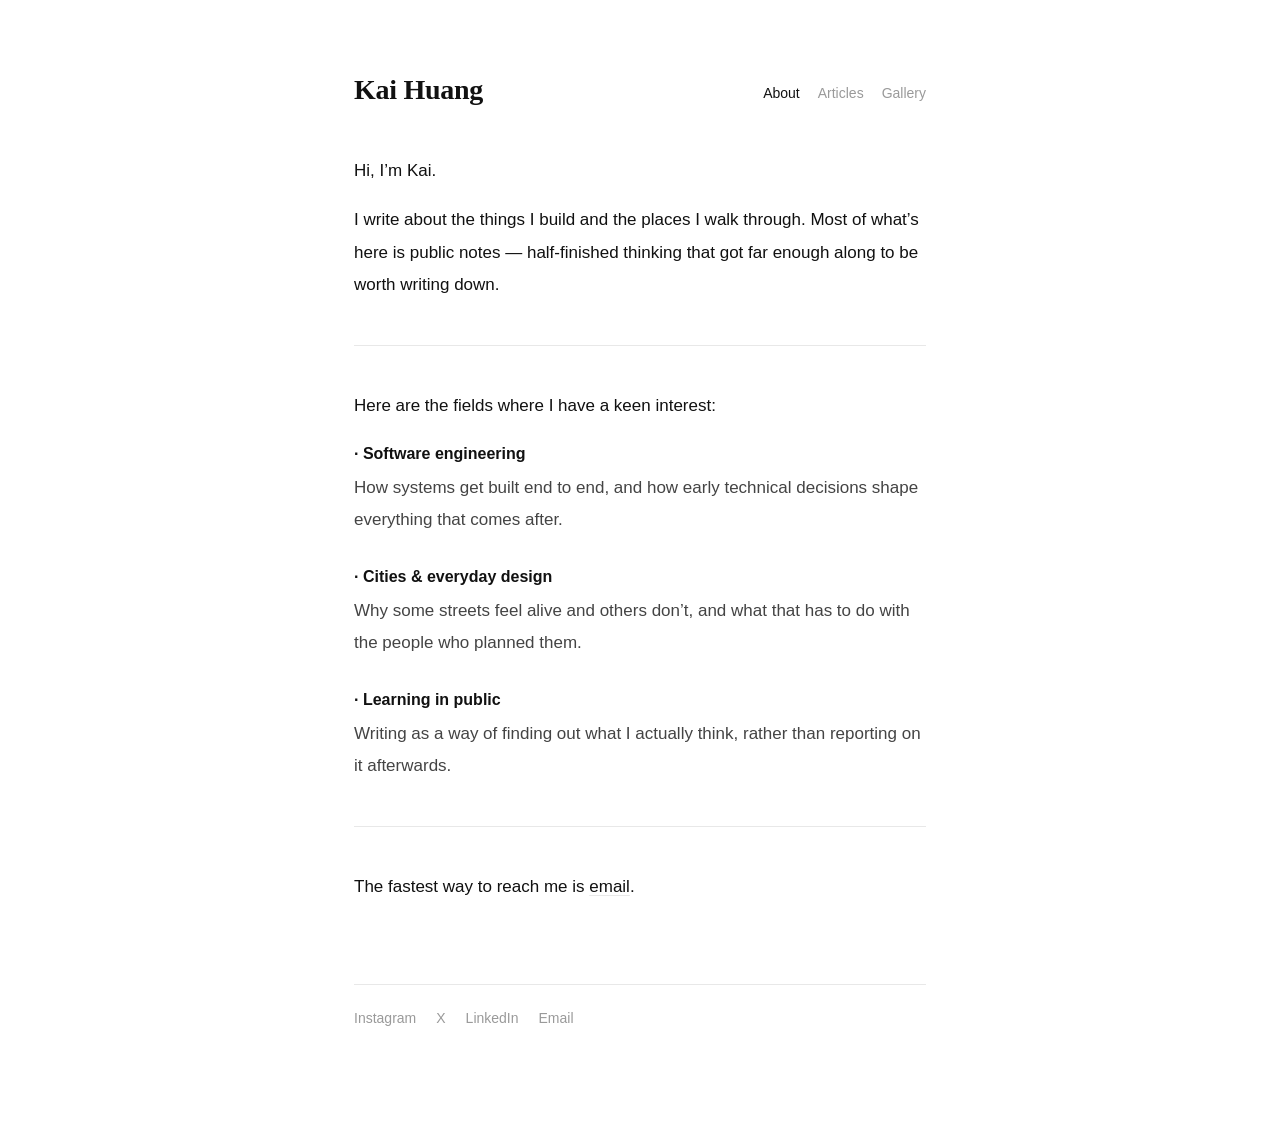
==== about/index.html @ 9e8635ff "Personal site: static HTML, no build step" ====
<!doctype html>
<html lang="en">
<head>
<meta charset="utf-8">
<meta name="viewport" content="width=device-width, initial-scale=1">
<title>About — Kai Huang</title>
<link rel="stylesheet" href="/assets/style.css">
</head>
<body>
<div class="wrap">

  <header class="masthead">
    <a class="wordmark" href="/">Kai Huang</a>
    <nav>
      <a href="/about/" aria-current="page">About</a>
      <a href="/articles/">Articles</a>
      <a href="/gallery/">Gallery</a>
    </nav>
  </header>

  <p>Hi, I&rsquo;m Kai.</p>

  <p>I write about the things I build and the places I walk through. Most of
  what&rsquo;s here is public notes &mdash; half-finished thinking that got far
  enough along to be worth writing down.</p>

  <hr class="rule">

  <p>Here are the fields where I have a keen interest:</p>

  <div class="field">
    <h3>&middot; Software engineering</h3>
    <p>How systems get built end to end, and how early technical decisions
    shape everything that comes after.</p>
  </div>

  <div class="field">
    <h3>&middot; Cities &amp; everyday design</h3>
    <p>Why some streets feel alive and others don&rsquo;t, and what that has to
    do with the people who planned them.</p>
  </div>

  <div class="field">
    <h3>&middot; Learning in public</h3>
    <p>Writing as a way of finding out what I actually think, rather than
    reporting on it afterwards.</p>
  </div>

  <hr class="rule">

  <p>The fastest way to reach me is
  <a href="mailto:michaelhuang0502@gmail.com">email</a>.</p>

  <footer>
    <a href="https://instagram.com/">Instagram</a>
    <a href="https://x.com/">X</a>
    <a href="https://linkedin.com/">LinkedIn</a>
    <a href="mailto:michaelhuang0502@gmail.com">Email</a>
  </footer>

</div>
</body>
</html>
---- assets/style.css ----
/* ---------------------------------------------------------------
   Personal site — one stylesheet, no build step.
   Edit the tokens below to restyle the whole site at once.
   --------------------------------------------------------------- */

:root {
  --ink:        #111111;   /* body text                    */
  --ink-soft:   #444444;   /* secondary text               */
  --muted:      #9a9a9a;   /* dates, numbers, captions     */
  --rule:       #e8e8e8;   /* hairlines                    */
  --bg:         #ffffff;
  --accent:     #111111;   /* link underlines              */

  --serif: Georgia, "Times New Roman", "Songti TC", serif;
  --sans:  -apple-system, BlinkMacSystemFont, "Segoe UI", "PingFang TC",
           "Noto Sans TC", Helvetica, Arial, sans-serif;

  --column: 620px;         /* the whole site lives in this width */
}

@media (prefers-color-scheme: dark) {
  :root {
    --ink: #ededed; --ink-soft: #bdbdbd; --muted: #7d7d7d;
    --rule: #2b2b2b; --bg: #101010; --accent: #ededed;
  }
}

*, *::before, *::after { box-sizing: border-box; }

html { -webkit-text-size-adjust: 100%; }

body {
  margin: 0;
  background: var(--bg);
  color: var(--ink);
  font-family: var(--sans);
  font-size: 17px;
  line-height: 1.9;
  -webkit-font-smoothing: antialiased;
}

.wrap {
  max-width: var(--column);
  margin: 0 auto;
  padding: 72px 24px 96px;
}

/* --- header ---------------------------------------------------- */

.masthead {
  display: flex;
  align-items: flex-start;
  justify-content: space-between;
  gap: 24px;
  margin-bottom: 48px;
}

.masthead h1,
.masthead .wordmark {
  font-family: var(--serif);
  font-size: 28px;
  font-weight: 700;
  line-height: 1.25;
  letter-spacing: -0.01em;
  margin: 0;
}

.masthead .wordmark { text-decoration: none; color: var(--ink); }

.tagline {
  margin: 6px 0 0;
  font-size: 15px;
  line-height: 1.6;
  color: var(--ink-soft);
}

nav {
  display: flex;
  gap: 18px;
  font-size: 14px;
  padding-top: 8px;
  white-space: nowrap;
}

nav a {
  color: var(--muted);
  text-decoration: none;
}

nav a:hover { color: var(--ink); }
nav a[aria-current="page"] { color: var(--ink); }

/* --- links ----------------------------------------------------- */

a {
  color: var(--ink);
  text-decoration: underline;
  text-decoration-color: var(--rule);
  text-underline-offset: 3px;
  text-decoration-thickness: 1px;
  transition: text-decoration-color .15s ease;
}

a:hover { text-decoration-color: var(--accent); }

/* --- section headings ------------------------------------------ */

h2.section {
  font-family: var(--serif);
  font-size: 15px;
  font-weight: 700;
  letter-spacing: 0.12em;
  text-transform: uppercase;
  margin: 64px 0 8px;
}

/* --- hero image ------------------------------------------------ */

.hero {
  display: block;
  width: 100%;
  height: auto;
  aspect-ratio: 16 / 9;
  object-fit: cover;
  border-radius: 2px;
}

.caption {
  margin: 10px 0 0;
  font-size: 13px;
  color: var(--muted);
}

/* --- numbered list (home page) --------------------------------- */

ol.ranked {
  list-style: none;
  margin: 0;
  padding: 0;
}

ol.ranked li {
  display: flex;
  gap: 20px;
  align-items: baseline;
  padding: 14px 0;
  border-bottom: 1px solid var(--rule);
}

ol.ranked .num {
  flex: none;
  width: 22px;
  font-size: 11px;
  letter-spacing: 0.08em;
  color: var(--muted);
  font-variant-numeric: tabular-nums;
}

ol.ranked a { text-decoration: none; }
ol.ranked a:hover { text-decoration: underline; text-underline-offset: 3px; }

/* --- article index --------------------------------------------- */

.group-label {
  font-size: 12px;
  letter-spacing: 0.1em;
  color: var(--muted);
  margin: 56px 0 18px;
}

.group-label:first-of-type { margin-top: 8px; }

.entry { margin: 0 0 30px; }

.entry a {
  font-size: 19px;
  line-height: 1.45;
  text-decoration: none;
}

.entry a:hover { text-decoration: underline; text-underline-offset: 4px; }

.entry .date {
  display: block;
  margin-top: 4px;
  font-size: 13px;
  color: var(--muted);
}

/* --- long-form article ----------------------------------------- */

article h1 {
  font-family: var(--serif);
  font-size: 30px;
  line-height: 1.3;
  font-weight: 700;
  margin: 0 0 8px;
}

article .meta {
  font-size: 13px;
  color: var(--muted);
  margin: 0 0 40px;
}

article p { margin: 0 0 26px; }

article h2 {
  font-size: 19px;
  font-weight: 600;
  margin: 44px 0 14px;
}

article blockquote {
  margin: 32px 0;
  padding-left: 20px;
  border-left: 2px solid var(--rule);
  color: var(--ink-soft);
  font-style: italic;
}

article img { width: 100%; height: auto; border-radius: 2px; }

/* --- about page ------------------------------------------------ */

.rule { border: 0; border-top: 1px solid var(--rule); margin: 44px 0; }

.field { margin: 0 0 26px; }
.field h3 { font-size: 16px; font-weight: 600; margin: 0 0 2px; }
.field p  { margin: 0; color: var(--ink-soft); }

/* --- gallery ---------------------------------------------------- */

.grid {
  display: grid;
  grid-template-columns: repeat(2, 1fr);
  gap: 16px;
}

.grid figure { margin: 0; }
.grid img { width: 100%; height: auto; aspect-ratio: 4/5; object-fit: cover; border-radius: 2px; }
.grid figcaption { font-size: 13px; color: var(--muted); margin-top: 8px; }

/* --- footer ----------------------------------------------------- */

footer {
  margin-top: 80px;
  padding-top: 20px;
  border-top: 1px solid var(--rule);
  display: flex;
  gap: 20px;
  font-size: 14px;
}

footer a { color: var(--muted); text-decoration: none; }
footer a:hover { color: var(--ink); }

/* --- small screens ---------------------------------------------- */

@media (max-width: 600px) {
  .wrap { padding: 44px 20px 72px; }
  .masthead { flex-direction: column; gap: 14px; margin-bottom: 36px; }
  nav { padding-top: 0; gap: 16px; }
  .grid { grid-template-columns: 1fr; }
}
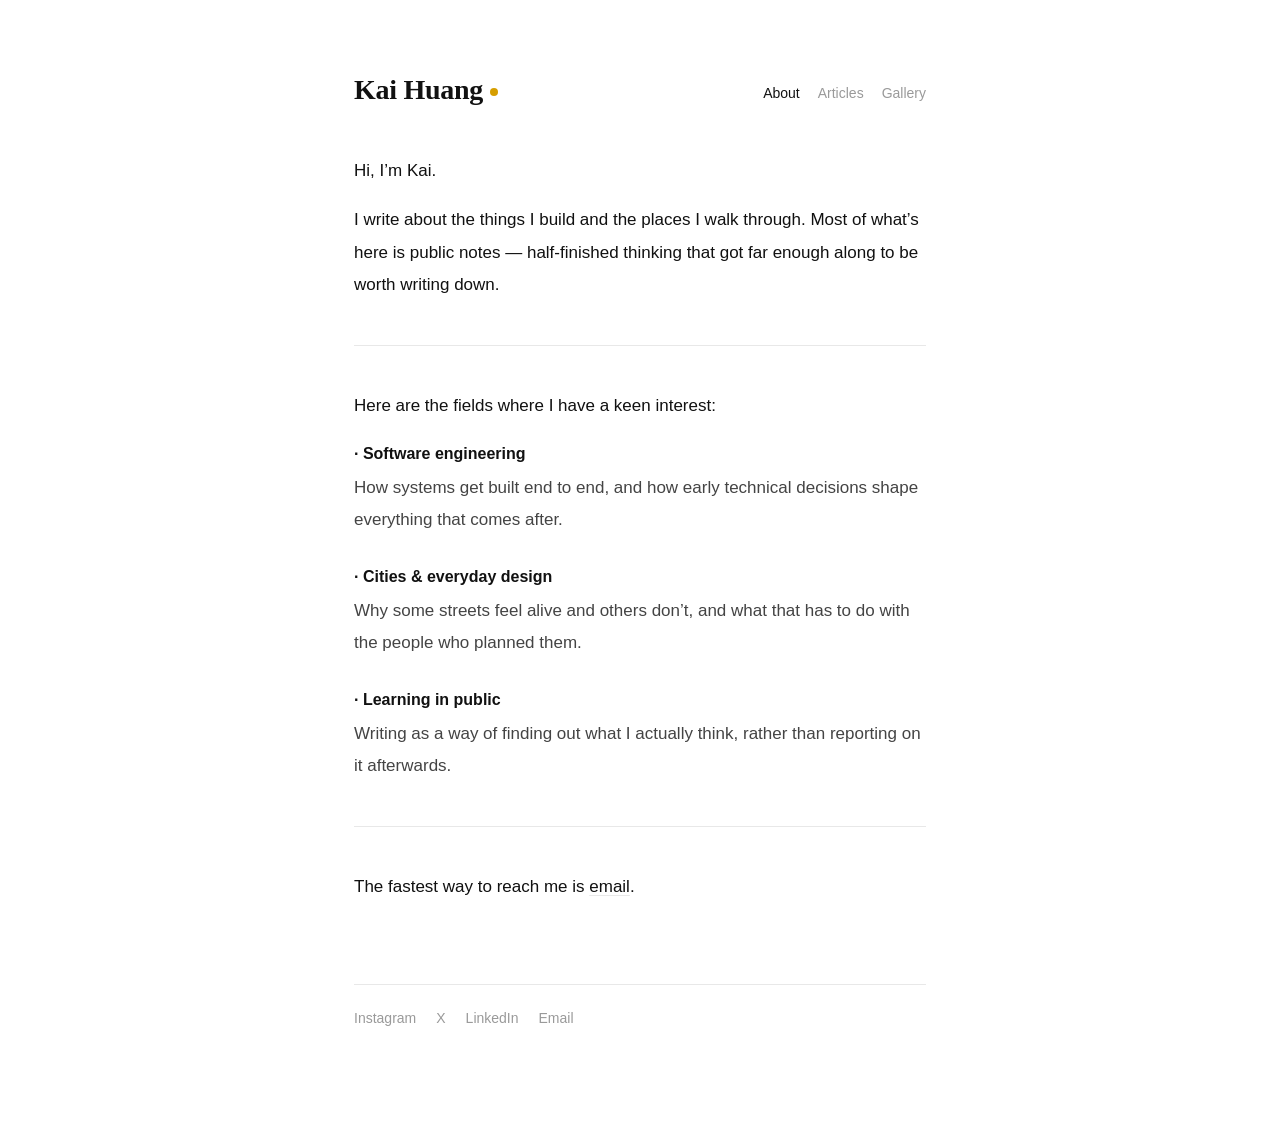
==== commit 503a6714: "Refresh stylesheet cache after visual update" ====
--- a/about/index.html
+++ b/about/index.html
@@ -4,17 +4,17 @@
 <meta charset="utf-8">
 <meta name="viewport" content="width=device-width, initial-scale=1">
 <title>About — Kai Huang</title>
-<link rel="stylesheet" href="/assets/style.css">
+<link rel="stylesheet" href="../assets/style.css?v=20260902">
 </head>
 <body>
 <div class="wrap">
 
   <header class="masthead">
-    <a class="wordmark" href="/">Kai Huang</a>
+    <a class="wordmark" href="../">Kai Huang</a>
     <nav>
-      <a href="/about/" aria-current="page">About</a>
-      <a href="/articles/">Articles</a>
-      <a href="/gallery/">Gallery</a>
+      <a href="./" aria-current="page">About</a>
+      <a href="../articles/">Articles</a>
+      <a href="../gallery/">Gallery</a>
     </nav>
   </header>
 
@@ -52,9 +52,9 @@
   <a href="mailto:michaelhuang0502@gmail.com">email</a>.</p>
 
   <footer>
-    <a href="https://instagram.com/">Instagram</a>
+    <a href="https://www.instagram.com/geo.bun/">Instagram</a>
     <a href="https://x.com/">X</a>
-    <a href="https://linkedin.com/">LinkedIn</a>
+    <a href="https://www.linkedin.com/in/geobun">LinkedIn</a>
     <a href="mailto:michaelhuang0502@gmail.com">Email</a>
   </footer>
 
--- a/assets/style.css
+++ b/assets/style.css
@@ -9,7 +9,8 @@
   --muted:      #9a9a9a;   /* dates, numbers, captions     */
   --rule:       #e8e8e8;   /* hairlines                    */
   --bg:         #ffffff;
-  --accent:     #111111;   /* link underlines              */
+  --accent:     #d69e00;   /* small moments of warm yellow */
+  --accent-soft:#fff3c4;   /* subtle highlight             */
 
   --serif: Georgia, "Times New Roman", "Songti TC", serif;
   --sans:  -apple-system, BlinkMacSystemFont, "Segoe UI", "PingFang TC",
@@ -21,13 +22,17 @@
 @media (prefers-color-scheme: dark) {
   :root {
     --ink: #ededed; --ink-soft: #bdbdbd; --muted: #7d7d7d;
-    --rule: #2b2b2b; --bg: #101010; --accent: #ededed;
+    --rule: #2b2b2b; --bg: #101010; --accent: #f4c542;
+    --accent-soft: #3a2c00;
   }
 }
 
 *, *::before, *::after { box-sizing: border-box; }
 
-html { -webkit-text-size-adjust: 100%; }
+html {
+  -webkit-text-size-adjust: 100%;
+  scroll-behavior: smooth;
+}
 
 body {
   margin: 0;
@@ -67,6 +72,17 @@
 
 .masthead .wordmark { text-decoration: none; color: var(--ink); }
 
+.masthead h1::after,
+.masthead .wordmark::after {
+  content: "";
+  display: inline-block;
+  width: 8px;
+  height: 8px;
+  margin: 0 0 3px 7px;
+  background: var(--accent);
+  border-radius: 50%;
+}
+
 .tagline {
   margin: 6px 0 0;
   font-size: 15px;
@@ -103,6 +119,13 @@
 
 a:hover { text-decoration-color: var(--accent); }
 
+/* Keep keyboard navigation clear without changing the resting design. */
+a:focus-visible {
+  outline: 2px solid var(--ink);
+  outline-offset: 4px;
+  text-decoration-color: var(--accent);
+}
+
 /* --- section headings ------------------------------------------ */
 
 h2.section {
@@ -114,6 +137,15 @@
   margin: 64px 0 8px;
 }
 
+h2.section::after {
+  content: "";
+  display: inline-block;
+  width: 28px;
+  height: 2px;
+  margin: 0 0 5px 12px;
+  background: var(--accent);
+}
+
 /* --- hero image ------------------------------------------------ */
 
 .hero {
@@ -123,6 +155,7 @@
   aspect-ratio: 16 / 9;
   object-fit: cover;
   border-radius: 2px;
+  box-shadow: 8px 8px 0 var(--accent-soft);
 }
 
 .caption {
@@ -152,12 +185,14 @@
   width: 22px;
   font-size: 11px;
   letter-spacing: 0.08em;
-  color: var(--muted);
+  color: var(--accent);
   font-variant-numeric: tabular-nums;
 }
 
 ol.ranked a { text-decoration: none; }
-ol.ranked a:hover { text-decoration: underline; text-underline-offset: 3px; }
+ol.ranked li { transition: transform .15s ease, border-color .15s ease; }
+ol.ranked li:hover { transform: translateX(4px); border-color: var(--accent); }
+ol.ranked a:hover { text-decoration: underline; text-decoration-color: var(--accent); text-underline-offset: 3px; }
 
 /* --- article index --------------------------------------------- */
 
@@ -179,6 +214,7 @@
 }
 
 .entry a:hover { text-decoration: underline; text-underline-offset: 4px; }
+.entry a:hover { text-decoration-color: var(--accent); }
 
 .entry .date {
   display: block;
@@ -238,6 +274,7 @@
 }
 
 .grid figure { margin: 0; }
+.grid figure:nth-child(odd) { transform: translateY(20px); }
 .grid img { width: 100%; height: auto; aspect-ratio: 4/5; object-fit: cover; border-radius: 2px; }
 .grid figcaption { font-size: 13px; color: var(--muted); margin-top: 8px; }
 
@@ -258,8 +295,25 @@
 /* --- small screens ---------------------------------------------- */
 
 @media (max-width: 600px) {
-  .wrap { padding: 44px 20px 72px; }
+  .wrap {
+    padding:
+      max(44px, env(safe-area-inset-top))
+      max(20px, env(safe-area-inset-right))
+      max(72px, env(safe-area-inset-bottom))
+      max(20px, env(safe-area-inset-left));
+  }
   .masthead { flex-direction: column; gap: 14px; margin-bottom: 36px; }
-  nav { padding-top: 0; gap: 16px; }
+  nav { padding-top: 0; gap: 8px; margin-left: -8px; }
+  nav a { padding: 8px; }
+  ol.ranked li { gap: 14px; padding: 16px 0; }
+  ol.ranked li:hover { transform: none; }
+  footer { flex-wrap: wrap; column-gap: 20px; row-gap: 4px; margin-top: 64px; }
+  footer a { padding: 6px 0; }
   .grid { grid-template-columns: 1fr; }
-}
+  .grid figure:nth-child(odd) { transform: none; }
+}
+
+@media (prefers-reduced-motion: reduce) {
+  html { scroll-behavior: auto; }
+  *, *::before, *::after { transition-duration: 0.01ms !important; }
+}
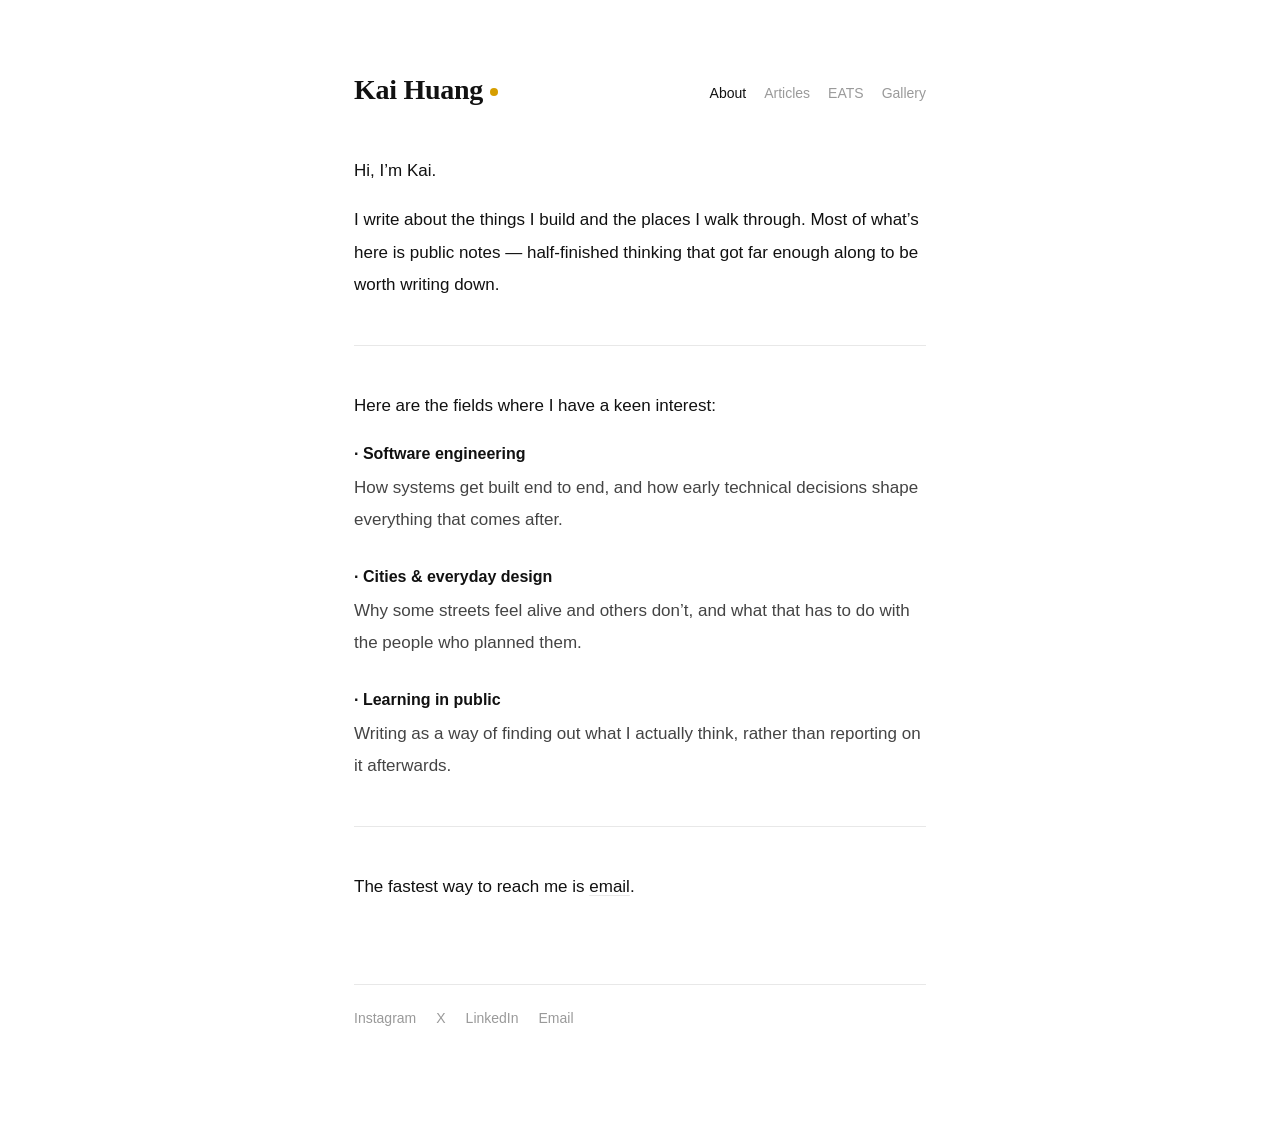
==== commit 4e3c178a: "Add EATS food journal page" ====
--- a/about/index.html
+++ b/about/index.html
@@ -4,7 +4,7 @@
 <meta charset="utf-8">
 <meta name="viewport" content="width=device-width, initial-scale=1">
 <title>About — Kai Huang</title>
-<link rel="stylesheet" href="../assets/style.css?v=20260902">
+<link rel="stylesheet" href="../assets/style.css?v=20260902eats">
 </head>
 <body>
 <div class="wrap">
@@ -14,6 +14,7 @@
     <nav>
       <a href="./" aria-current="page">About</a>
       <a href="../articles/">Articles</a>
+      <a href="../eats/">EATS</a>
       <a href="../gallery/">Gallery</a>
     </nav>
   </header>
--- a/assets/style.css
+++ b/assets/style.css
@@ -92,6 +92,7 @@
 
 nav {
   display: flex;
+  flex-wrap: wrap;
   gap: 18px;
   font-size: 14px;
   padding-top: 8px;
@@ -221,6 +222,95 @@
   margin-top: 4px;
   font-size: 13px;
   color: var(--muted);
+}
+
+/* --- eats ----------------------------------------------------- */
+
+.eats-intro { margin-bottom: 32px; }
+
+.eats-intro .group-label { margin: 0 0 10px; }
+
+.eats-intro h1 {
+  font-family: var(--serif);
+  font-size: 32px;
+  line-height: 1.25;
+  margin: 0;
+}
+
+.eats-intro > p:last-child {
+  max-width: 440px;
+  margin: 12px 0 0;
+  color: var(--ink-soft);
+}
+
+.tag-list {
+  display: flex;
+  flex-wrap: wrap;
+  gap: 8px;
+  margin: 0 0 42px;
+  padding-bottom: 18px;
+  border-bottom: 1px solid var(--rule);
+}
+
+.tag-list a {
+  padding: 3px 10px;
+  border: 1px solid var(--rule);
+  border-radius: 999px;
+  color: var(--ink-soft);
+  font-size: 12px;
+  letter-spacing: 0.04em;
+  text-decoration: none;
+}
+
+.tag-list a:hover,
+.tag-list a[aria-current="page"] {
+  border-color: var(--accent);
+  background: var(--accent-soft);
+  color: var(--ink);
+}
+
+.eats-grid {
+  display: grid;
+  grid-template-columns: repeat(2, minmax(0, 1fr));
+  gap: 40px 20px;
+}
+
+.food-note { min-width: 0; }
+.food-note:first-child { grid-column: 1 / -1; }
+
+.food-note img {
+  display: block;
+  width: 100%;
+  aspect-ratio: 4 / 5;
+  object-fit: cover;
+  border-radius: 2px;
+}
+
+.food-note:first-child img { aspect-ratio: 16 / 9; }
+
+.food-note-copy { padding-top: 12px; }
+
+.note-tag {
+  margin: 0 0 4px;
+  color: var(--accent);
+  font-size: 11px;
+  font-weight: 600;
+  letter-spacing: 0.09em;
+  text-transform: uppercase;
+}
+
+.food-note h2 {
+  font-family: var(--serif);
+  font-size: 21px;
+  line-height: 1.35;
+  margin: 0;
+}
+
+.food-note time {
+  display: block;
+  margin-top: 5px;
+  color: var(--muted);
+  font-size: 13px;
 }
 
 /* --- long-form article ----------------------------------------- */
@@ -311,6 +401,11 @@
   footer a { padding: 6px 0; }
   .grid { grid-template-columns: 1fr; }
   .grid figure:nth-child(odd) { transform: none; }
+  .eats-intro h1 { font-size: 29px; }
+  .tag-list { margin-bottom: 32px; }
+  .eats-grid { grid-template-columns: 1fr; gap: 36px; }
+  .food-note:first-child { grid-column: auto; }
+  .food-note:first-child img { aspect-ratio: 4 / 5; }
 }
 
 @media (prefers-reduced-motion: reduce) {
